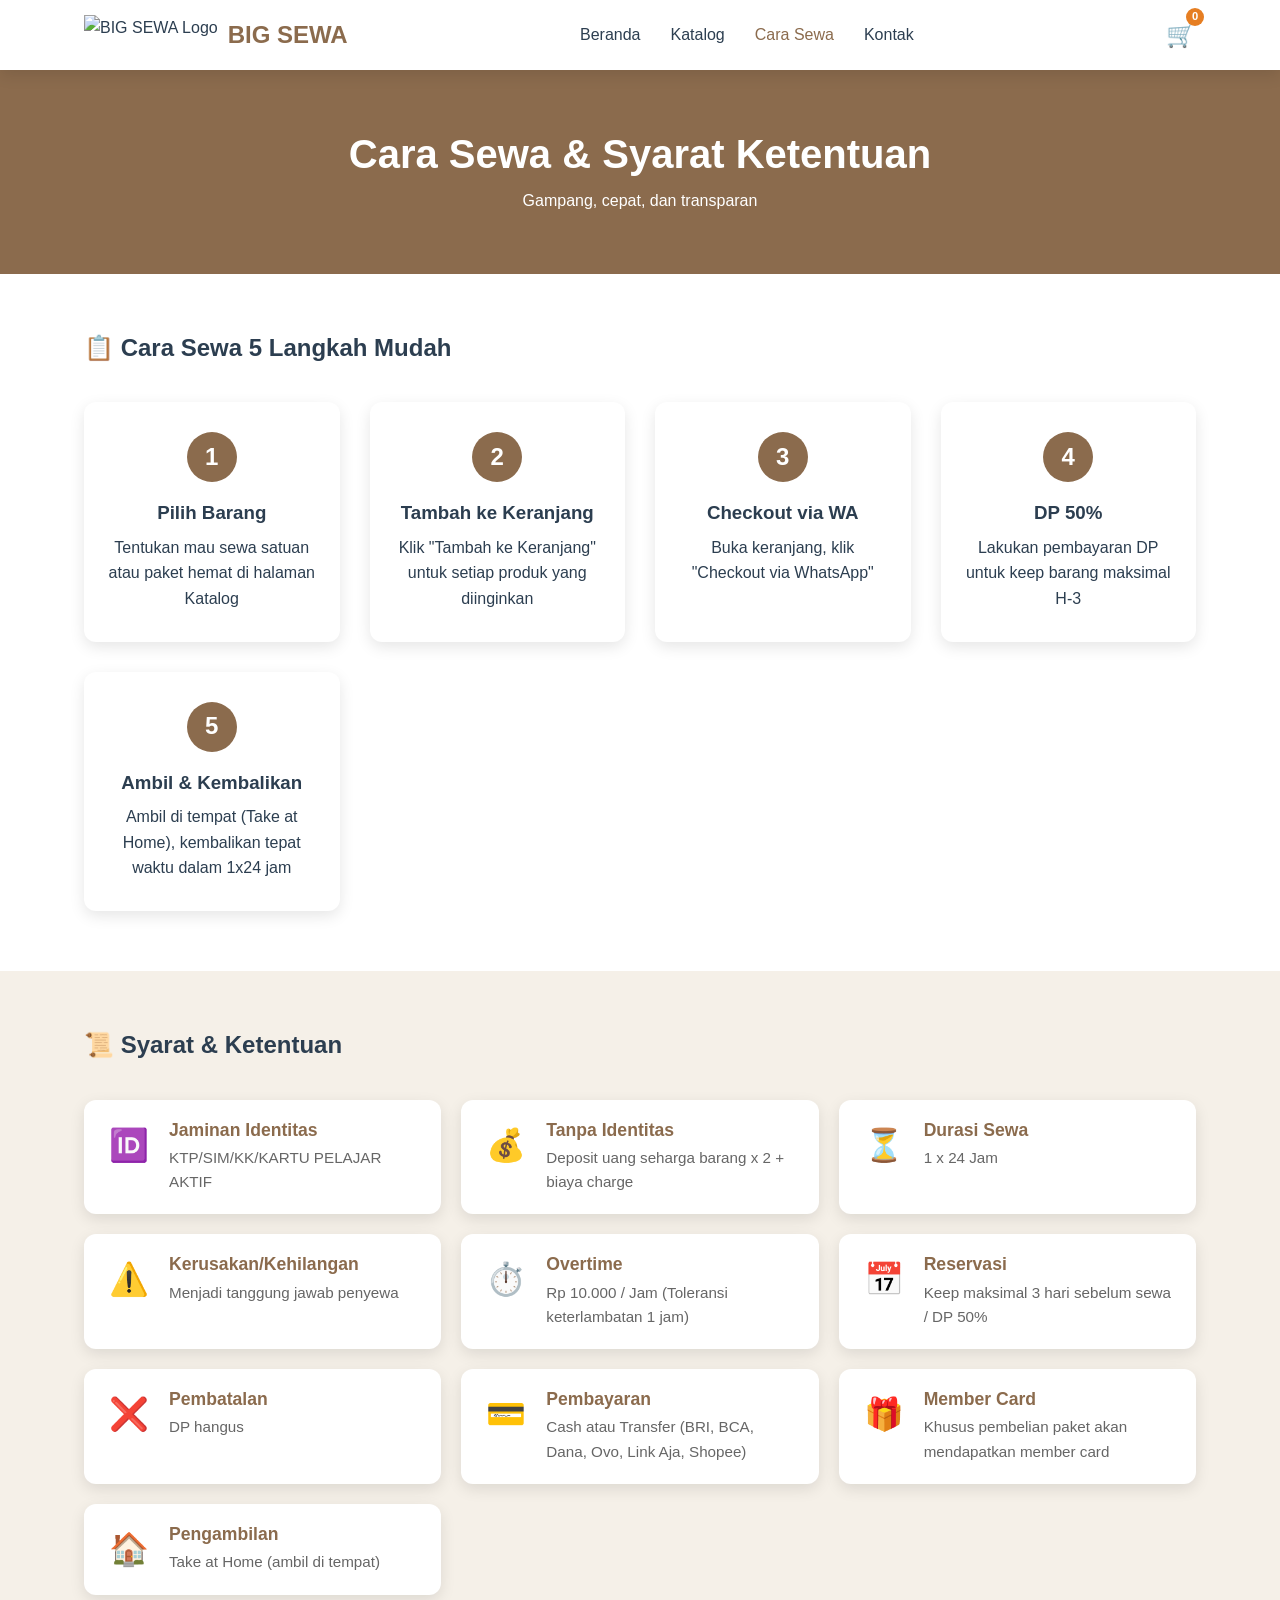
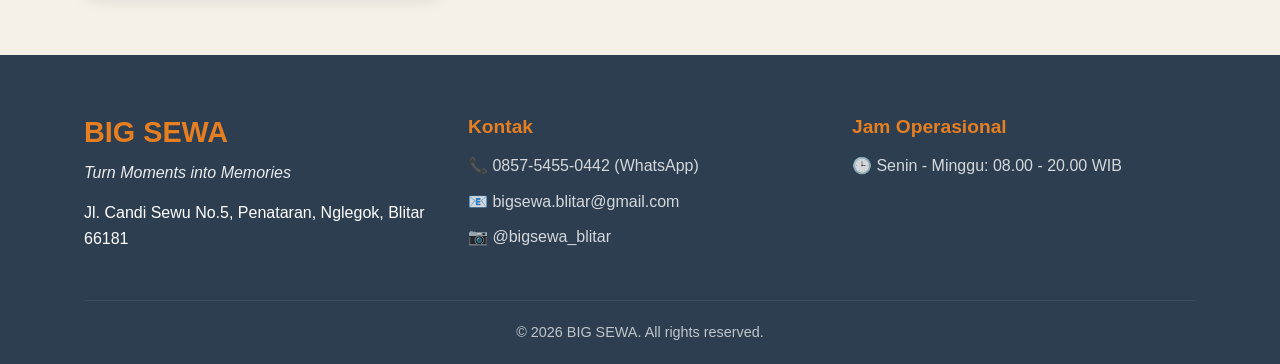
==== cara-sewa.html @ 3de10530 "Update semua perubahan: perbaikan maps, logo, footer, dan lainnya" ====
<!DOCTYPE html>
<html lang="id">
<head>
    <meta charset="UTF-8">
    <meta name="viewport" content="width=device-width, initial-scale=1.0">
    <title>Cara Sewa - BIG SEWA</title>
    <link rel="stylesheet" href="css/style.css">
</head>
<body>
    <!-- Navigation (SAMA PERSIS DENGAN KATALOG) -->
    <nav class="navbar">
        <div class="container">
            <div class="logo">
                <img src="images/logo-bigsewa.png" alt="BIG SEWA Logo">
                <span>BIG SEWA</span>
            </div>
            <ul class="nav-menu">
                <li><a href="index.html">Beranda</a></li>
                <li><a href="katalog.html">Katalog</a></li>
                <li><a href="cara-sewa.html" class="active">Cara Sewa</a></li>
                <li><a href="kontak.html">Kontak</a></li>
            </ul>
            <!-- Cart Icon (tetap ada) -->
            <div class="cart-icon" id="cartToggle">
                <span class="cart-count">0</span>
                🛒
            </div>
            <div class="hamburger">
                <span></span>
                <span></span>
                <span></span>
            </div>
        </div>
    </nav>

    <!-- Page Header -->
    <section class="page-header">
        <div class="container">
            <h1>Cara Sewa & Syarat Ketentuan</h1>
            <p>Gampang, cepat, dan transparan</p>
        </div>
    </section>

    <!-- Step by Step -->
    <section class="steps">
        <div class="container">
            <h2 class="section-title">📋 Cara Sewa 5 Langkah Mudah</h2>
            <div class="steps-grid">
                <div class="step-card">
                    <div class="step-number">1</div>
                    <h3>Pilih Barang</h3>
                    <p>Tentukan mau sewa satuan atau paket hemat di halaman Katalog</p>
                </div>
                <div class="step-card">
                    <div class="step-number">2</div>
                    <h3>Tambah ke Keranjang</h3>
                    <p>Klik "Tambah ke Keranjang" untuk setiap produk yang diinginkan</p>
                </div>
                <div class="step-card">
                    <div class="step-number">3</div>
                    <h3>Checkout via WA</h3>
                    <p>Buka keranjang, klik "Checkout via WhatsApp"</p>
                </div>
                <div class="step-card">
                    <div class="step-number">4</div>
                    <h3>DP 50%</h3>
                    <p>Lakukan pembayaran DP untuk keep barang maksimal H-3</p>
                </div>
                <div class="step-card">
                    <div class="step-number">5</div>
                    <h3>Ambil & Kembalikan</h3>
                    <p>Ambil di tempat (Take at Home), kembalikan tepat waktu dalam 1x24 jam</p>
                </div>
            </div>
        </div>
    </section>

    <!-- Syarat & Ketentuan -->
    <section class="terms">
        <div class="container">
            <h2 class="section-title">📜 Syarat & Ketentuan</h2>
            <div class="terms-grid">
                <div class="term-item">
                    <div class="term-icon">🆔</div>
                    <div class="term-text">
                        <h3>Jaminan Identitas</h3>
                        <p>KTP/SIM/KK/KARTU PELAJAR AKTIF</p>
                    </div>
                </div>
                <div class="term-item">
                    <div class="term-icon">💰</div>
                    <div class="term-text">
                        <h3>Tanpa Identitas</h3>
                        <p>Deposit uang seharga barang x 2 + biaya charge</p>
                    </div>
                </div>
                <div class="term-item">
                    <div class="term-icon">⏳</div>
                    <div class="term-text">
                        <h3>Durasi Sewa</h3>
                        <p>1 x 24 Jam</p>
                    </div>
                </div>
                <div class="term-item">
                    <div class="term-icon">⚠️</div>
                    <div class="term-text">
                        <h3>Kerusakan/Kehilangan</h3>
                        <p>Menjadi tanggung jawab penyewa</p>
                    </div>
                </div>
                <div class="term-item">
                    <div class="term-icon">⏱️</div>
                    <div class="term-text">
                        <h3>Overtime</h3>
                        <p>Rp 10.000 / Jam (Toleransi keterlambatan 1 jam)</p>
                    </div>
                </div>
                <div class="term-item">
                    <div class="term-icon">📅</div>
                    <div class="term-text">
                        <h3>Reservasi</h3>
                        <p>Keep maksimal 3 hari sebelum sewa / DP 50%</p>
                    </div>
                </div>
                <div class="term-item">
                    <div class="term-icon">❌</div>
                    <div class="term-text">
                        <h3>Pembatalan</h3>
                        <p>DP hangus</p>
                    </div>
                </div>
                <div class="term-item">
                    <div class="term-icon">💳</div>
                    <div class="term-text">
                        <h3>Pembayaran</h3>
                        <p>Cash atau Transfer (BRI, BCA, Dana, Ovo, Link Aja, Shopee)</p>
                    </div>
                </div>
                <div class="term-item">
                    <div class="term-icon">🎁</div>
                    <div class="term-text">
                        <h3>Member Card</h3>
                        <p>Khusus pembelian paket akan mendapatkan member card</p>
                    </div>
                </div>
                <div class="term-item">
                    <div class="term-icon">🏠</div>
                    <div class="term-text">
                        <h3>Pengambilan</h3>
                        <p>Take at Home (ambil di tempat)</p>
                    </div>
                </div>
            </div>
        </div>
    </section>

    <!-- SIDEBAR KERANJANG (CART SIDEBAR) - TETAP ADA -->
    <div class="cart-sidebar" id="cartSidebar">
        <div class="cart-header">
            <h3>Keranjang Sewa</h3>
            <button class="cart-close" id="cartClose">&times;</button>
        </div>
        <div class="cart-items" id="cartItems">
            <!-- Item keranjang akan diisi oleh JavaScript -->
            <div class="cart-empty">
                <p>Keranjang masih kosong</p>
                <p>Silakan pilih produk di halaman Katalog</p>
            </div>
        </div>
        <div class="cart-footer">
            <div class="cart-total">
                <span>Total:</span>
                <span class="total-price" id="cartTotal">Rp 0</span>
            </div>
            <button class="btn-checkout" id="checkoutBtn">Checkout via WhatsApp</button>
            <p class="cart-note">*Durasi sewa 1x24 jam</p>
        </div>
    </div>
    <div class="cart-overlay" id="cartOverlay"></div>

    <!-- Footer -->
    <footer class="footer">
        <div class="container">
            <div class="footer-grid">
                <div class="footer-info">
                    <h3>BIG SEWA</h3>
                    <p class="tagline">Turn Moments into Memories</p>
                    <p>Jl. Candi Sewu No.5, Penataran, Nglegok, Blitar 66181</p>
                </div>
                <div class="footer-contact">
                    <h4>Kontak</h4>
                    <p>📞 <a href="https://wa.me/6285754550442">0857-5455-0442 (WhatsApp)</a></p>
                    <p>📧 bigsewa.blitar@gmail.com</p>
                    <p>📷 @bigsewa_blitar</p>
                </div>
                <div class="footer-hours">
                    <h4>Jam Operasional</h4>
                    <p>🕒 Senin - Minggu: 08.00 - 20.00 WIB</p>
                </div>
            </div>
            <div class="footer-bottom">
                <p>&copy; 2026 BIG SEWA. All rights reserved.</p>
            </div>
        </div>
    </footer>

    <script src="js/script.js"></script>
</body>
</html>
---- css/style.css ----
/* ===== RESET & VARIABLES ===== */
:root {
    --primary: #8B6B4D;      /* Coklat earthy */
    --primary-light: #A8896B;
    --secondary: #4A7C59;    /* Hijau lumut */
    --accent: #E67E22;        /* Oranye senja */
    --bg-light: #F5F0E8;      /* Krem pasir */
    --text-dark: #2C3E50;
    --text-gray: #666;
    --white: #FFFFFF;
    --shadow: 0 5px 15px rgba(0,0,0,0.1);
    --border-radius: 12px;
}

* {
    margin: 0;
    padding: 0;
    box-sizing: border-box;
}

body {
    font-family: 'Poppins', sans-serif;
    color: var(--text-dark);
    line-height: 1.6;
    background-color: var(--white);
}

.container {
    width: 90%;
    max-width: 1200px;
    margin: 0 auto;
    padding: 0 20px;
}

/* ===== TYPOGRAPHY ===== */
h1, h2, h3, h4 {
    font-weight: 600;
    line-height: 1.2;
}

.section-header {
    text-align: center;
    margin-bottom: 40px;
}

.section-header h2 {
    font-size: 2rem;
    color: var(--primary);
    margin-bottom: 10px;
}

.section-header p {
    color: var(--text-gray);
    font-size: 1.1rem;
}

/* ===== NAVBAR ===== */
.navbar {
    background-color: var(--white);
    box-shadow: var(--shadow);
    position: sticky;
    top: 0;
    z-index: 1000;
    padding: 15px 0;
}

.navbar .container {
    display: flex;
    justify-content: space-between;
    align-items: center;
}

.logo {
    display: flex;
    align-items: center;
    gap: 10px;
}

.logo img {
    height: 40px;
}

.logo span {
    font-size: 1.5rem;
    font-weight: 700;
    color: var(--primary);
}

.nav-menu {
    display: flex;
    list-style: none;
    gap: 30px;
}

.nav-menu a {
    text-decoration: none;
    color: var(--text-dark);
    font-weight: 500;
    transition: color 0.3s;
}

.nav-menu a:hover,
.nav-menu a.active {
    color: var(--primary);
}

.hamburger {
    display: none;
    flex-direction: column;
    cursor: pointer;
}

.hamburger span {
    width: 25px;
    height: 3px;
    background-color: var(--text-dark);
    margin: 3px 0;
    transition: 0.3s;
}

/* ===== BUTTONS ===== */
.btn {
    display: inline-block;
    padding: 12px 30px;
    border-radius: 50px;
    text-decoration: none;
    font-weight: 600;
    transition: all 0.3s;
    cursor: pointer;
    border: none;
}

.btn-primary {
    background-color: var(--primary);
    color: var(--white);
}

.btn-primary:hover {
    background-color: var(--primary-light);
    transform: translateY(-2px);
}

.btn-secondary {
    background-color: transparent;
    color: var(--primary);
    border: 2px solid var(--primary);
}

.btn-secondary:hover {
    background-color: var(--primary);
    color: var(--white);
}

.btn-outline {
    background-color: transparent;
    color: var(--primary);
    border: 2px solid var(--primary);
}

/* ===== HERO SECTION ===== */
.hero {
    height: 80vh;
    background: linear-gradient(rgba(0,0,0,0.5), rgba(0,0,0,0.5)), url('../images/hero-bg.jpg');
    background-size: cover;
    background-position: center;
    display: flex;
    align-items: center;
    position: relative;
}

.hero-content {
    color: var(--white);
    max-width: 700px;
}

.hero-content h1 {
    font-size: 3rem;
    margin-bottom: 20px;
}

.hero-content h1 span {
    color: var(--accent);
}

.hero-content p {
    font-size: 1.2rem;
    margin-bottom: 30px;
    opacity: 0.9;
}

.hero-buttons {
    display: flex;
    gap: 15px;
    margin-bottom: 30px;
}

.brand-tagline {
    font-size: 1rem;
    font-style: italic;
    opacity: 0.8;
    border-left: 4px solid var(--accent);
    padding-left: 20px;
}

/* ===== ABOUT SECTION ===== */
.about {
    padding: 80px 0;
    background-color: var(--bg-light);
}

.about-content {
    max-width: 800px;
    margin: 0 auto 30px;
    text-align: center;
}

.about-content p {
    margin-bottom: 20px;
    font-size: 1.1rem;
}

.about-location {
    display: flex;
    align-items: center;
    justify-content: center;
    gap: 15px;
    background-color: var(--white);
    padding: 20px;
    border-radius: var(--border-radius);
    box-shadow: var(--shadow);
}

.location-icon img {
    width: 30px;
    height: 30px;
}

/* ===== FEATURED PRODUCTS ===== */
.featured {
    padding: 80px 0;
}

.featured-grid {
    display: grid;
    grid-template-columns: repeat(auto-fit, minmax(250px, 1fr));
    gap: 30px;
    margin-bottom: 40px;
}

.featured-card {
    background-color: var(--white);
    border-radius: var(--border-radius);
    overflow: hidden;
    box-shadow: var(--shadow);
    transition: transform 0.3s;
}

.featured-card:hover {
    transform: translateY(-5px);
}

.featured-card img {
    width: 100%;
    height: 200px;
    object-fit: cover;
}

.featured-card h3 {
    padding: 15px 15px 5px;
    font-size: 1.2rem;
}

.featured-card .price {
    padding: 0 15px 15px;
    color: var(--primary);
    font-weight: 700;
    font-size: 1.1rem;
}

.center-button {
    text-align: center;
}



/* ===== CATALOG PAGE ===== */
.page-header {
    background-color: var(--primary);
    color: var(--white);
    padding: 60px 0;
    text-align: center;
}

.page-header h1 {
    font-size: 2.5rem;
    margin-bottom: 10px;
}

.catalog-filter {
    padding: 30px 0 0;
}

.filter-buttons {
    display: flex;
    justify-content: center;
    gap: 15px;
    flex-wrap: wrap;
}

.filter-btn {
    padding: 10px 25px;
    border: 2px solid var(--primary);
    background: transparent;
    color: var(--primary);
    border-radius: 50px;
    cursor: pointer;
    font-weight: 600;
    transition: all 0.3s;
}

.filter-btn:hover,
.filter-btn.active {
    background-color: var(--primary);
    color: var(--white);
}

.catalog-section {
    padding: 50px 0;
}

.category-title {
    font-size: 1.8rem;
    margin-bottom: 30px;
    color: var(--primary);
    border-left: 5px solid var(--accent);
    padding-left: 20px;
}

.product-grid {
    display: grid;
    grid-template-columns: repeat(auto-fill, minmax(280px, 1fr));
    gap: 30px;
}

.product-card {
    background-color: var(--white);
    border-radius: var(--border-radius);
    overflow: hidden;
    box-shadow: var(--shadow);
    transition: transform 0.3s;
}

.product-card:hover {
    transform: translateY(-5px);
}

.product-card img {
    width: 100%;
    height: 200px;
    object-fit: cover;
}

.product-info {
    padding: 20px;
}

.product-info h3 {
    margin-bottom: 10px;
    font-size: 1.2rem;
}

.product-description {
    color: var(--text-gray);
    font-size: 0.9rem;
    margin-bottom: 10px;
}

.product-price {
    font-size: 1.3rem;
    font-weight: 700;
    color: var(--primary);
    margin-bottom: 5px;
}

.product-price span {
    font-size: 0.9rem;
    font-weight: normal;
    color: var(--text-gray);
}

.product-stock {
    color: var(--secondary);
    font-size: 0.9rem;
    margin-bottom: 15px;
}

.btn-rent {
    display: block;
    text-align: center;
    background-color: var(--secondary);
    color: var(--white);
    text-decoration: none;
    padding: 10px;
    border-radius: 8px;
    transition: background-color 0.3s;
}

.btn-rent:hover {
    background-color: #3d6349;
}

.promo-box {
    margin-top: 40px;
    background: linear-gradient(135deg, var(--accent), #F39C12);
    color: var(--white);
    padding: 30px;
    border-radius: var(--border-radius);
    text-align: center;
}

.promo-box h3 {
    font-size: 2rem;
    margin-bottom: 10px;
}

.promo-box p {
    font-size: 1.2rem;
}

/* ===== BUNDLING PAGE ===== */
.bundling-section {
    padding: 50px 0;
}

.bundling-title {
    font-size: 2rem;
    margin-bottom: 30px;
    color: var(--primary);
    text-align: center;
}

.bundling-grid {
    display: grid;
    grid-template-columns: repeat(auto-fill, minmax(320px, 1fr));
    gap: 30px;
}

.bundling-card {
    background-color: var(--white);
    border-radius: var(--border-radius);
    overflow: hidden;
    box-shadow: var(--shadow);
    transition: transform 0.3s;
    border: 1px solid #eee;
}

.bundling-card:hover {
    transform: translateY(-5px);
    box-shadow: 0 10px 25px rgba(0,0,0,0.15);
}

.bundling-card img {
    width: 100%;
    height: 200px;
    object-fit: cover;
}

.bundling-info {
    padding: 20px;
}

.bundling-info h3 {
    font-size: 1.5rem;
    color: var(--primary);
    margin-bottom: 10px;
}

.bundling-desc {
    color: var(--text-gray);
    margin-bottom: 15px;
    min-height: 50px;
}

.bundling-price {
    font-size: 1.8rem;
    font-weight: 700;
    color: var(--primary);
    margin-bottom: 5px;
}

.bundling-price span {
    font-size: 1rem;
    font-weight: normal;
    color: var(--text-gray);
}

.bundling-saving {
    color: var(--accent);
    font-weight: 600;
    margin-bottom: 15px;
}

.btn-bundling {
    display: block;
    text-align: center;
    background-color: var(--primary);
    color: var(--white);
    text-decoration: none;
    padding: 12px;
    border-radius: 8px;
    font-weight: 600;
    transition: background-color 0.3s;
}

.btn-bundling:hover {
    background-color: var(--primary-light);
}

.promo-lensa {
    padding: 30px 0 80px;
}

.promo-card {
    background: linear-gradient(135deg, var(--primary), #6B4F3A);
    color: var(--white);
    padding: 40px;
    border-radius: var(--border-radius);
    text-align: center;
    box-shadow: var(--shadow);
}

.promo-card h3 {
    font-size: 2rem;
    margin-bottom: 10px;
}

.promo-tag {
    font-size: 1.5rem;
    font-weight: 700;
    margin-bottom: 15px;
    color: var(--accent);
}

.promo-desc {
    font-size: 1.3rem;
    margin-bottom: 25px;
}

.btn-promo {
    display: inline-block;
    background-color: var(--white);
    color: var(--primary);
    text-decoration: none;
    padding: 15px 40px;
    border-radius: 50px;
    font-weight: 700;
    font-size: 1.1rem;
    transition: transform 0.3s;
}

.btn-promo:hover {
    transform: scale(1.05);
}

/* ===== CARA SEWA PAGE ===== */
.steps {
    padding: 60px 0;
}

.steps-grid {
    display: grid;
    grid-template-columns: repeat(auto-fit, minmax(200px, 1fr));
    gap: 30px;
    margin-top: 40px;
}

.step-card {
    text-align: center;
    padding: 30px 20px;
    background-color: var(--white);
    border-radius: var(--border-radius);
    box-shadow: var(--shadow);
    position: relative;
}

.step-number {
    width: 50px;
    height: 50px;
    background-color: var(--primary);
    color: var(--white);
    border-radius: 50%;
    display: flex;
    align-items: center;
    justify-content: center;
    font-size: 1.5rem;
    font-weight: 700;
    margin: 0 auto 20px;
}

.step-card h3 {
    margin-bottom: 10px;
}

.terms {
    padding: 60px 0;
    background-color: var(--bg-light);
}

.terms-grid {
    display: grid;
    grid-template-columns: repeat(auto-fit, minmax(300px, 1fr));
    gap: 20px;
    margin-top: 40px;
}

.term-item {
    display: flex;
    align-items: flex-start;
    gap: 15px;
    background-color: var(--white);
    padding: 20px;
    border-radius: var(--border-radius);
    box-shadow: var(--shadow);
}

.term-icon {
    font-size: 2rem;
    min-width: 50px;
    text-align: center;
}

.term-text h3 {
    font-size: 1.1rem;
    margin-bottom: 5px;
    color: var(--primary);
}

.term-text p {
    color: var(--text-gray);
    font-size: 0.95rem;
}

/* ===== KONTAK PAGE ===== */
.contact {
    padding: 60px 0;
}

.contact-grid {
    display: grid;
    grid-template-columns: repeat(auto-fit, minmax(250px, 1fr));
    gap: 30px;
    margin-top: 40px;
}

.contact-card {
    text-align: center;
    padding: 30px 20px;
    background-color: var(--white);
    border-radius: var(--border-radius);
    box-shadow: var(--shadow);
    transition: transform 0.3s;
}

.contact-card:hover {
    transform: translateY(-5px);
}

.contact-icon {
    font-size: 3rem;
    margin-bottom: 15px;
}

.contact-card h3 {
    margin-bottom: 10px;
    color: var(--primary);
}

.contact-card p {
    color: var(--text-gray);
}

.contact-card a {
    color: var(--primary);
    text-decoration: none;
    font-weight: 600;
}

.contact-card a:hover {
    text-decoration: underline;
}

.small {
    font-size: 0.9rem;
    color: var(--text-gray);
}

.map {
    padding: 0 0 60px;
}

.map-container {
    margin-top: 30px;
    height: 400px;
    border-radius: var(--border-radius);
    overflow: hidden;
    box-shadow: var(--shadow);
}

.map-container iframe {
    width: 100%;
    height: 100%;
    border: 0;
}

/* ===== FOOTER ===== */
.footer {
    background-color: #2C3E50;
    color: var(--white);
    padding: 60px 0 20px;
}

.footer-grid {
    display: grid;
    grid-template-columns: repeat(auto-fit, minmax(250px, 1fr));
    gap: 40px;
    margin-bottom: 40px;
}

.footer-info h3 {
    font-size: 1.8rem;
    margin-bottom: 10px;
    color: var(--accent);
}

.footer-info .tagline {
    font-style: italic;
    margin-bottom: 15px;
    opacity: 0.9;
}

.footer-contact h4,
.footer-hours h4 {
    font-size: 1.2rem;
    margin-bottom: 15px;
    color: var(--accent);
}

.footer-contact p,
.footer-hours p {
    margin-bottom: 10px;
    opacity: 0.8;
}

.footer-contact a {
    color: var(--white);
    text-decoration: none;
}

.footer-contact a:hover {
    text-decoration: underline;
}

.footer-bottom {
    text-align: center;
    padding-top: 20px;
    border-top: 1px solid rgba(255,255,255,0.1);
    opacity: 0.7;
    font-size: 0.9rem;
}

/* ===== RESPONSIVE DESIGN ===== */
@media (max-width: 768px) {
    .hamburger {
        display: flex;
    }
    
    .nav-menu {
        position: absolute;
        top: 70px;
        left: -100%;
        width: 100%;
        flex-direction: column;
        background-color: var(--white);
        padding: 30px 0;
        box-shadow: var(--shadow);
        transition: 0.3s;
        gap: 0;
    }
    
    .nav-menu.active {
        left: 0;
    }
    
    .nav-menu li {
        text-align: center;
        padding: 15px 0;
    }
    
    .hero-content h1 {
        font-size: 2.2rem;
    }
    
    .hero-buttons {
        flex-direction: column;
    }
    
    .filter-buttons {
        flex-direction: column;
        align-items: center;
    }
    
    .filter-btn {
        width: 200px;
    }
    
    .product-grid,
    .bundling-grid {
        grid-template-columns: 1fr;
    }
    
    .terms-grid {
        grid-template-columns: 1fr;
    }
    
    .step-card {
        margin-bottom: 20px;
    }
}


/* ===== CART ICON ===== */
.cart-icon {
    position: relative;
    cursor: pointer;
    font-size: 1.5rem;
    margin-left: 20px;
}

.cart-count {
    position: absolute;
    top: -8px;
    right: -8px;
    background-color: var(--accent);
    color: white;
    font-size: 0.7rem;
    font-weight: bold;
    width: 18px;
    height: 18px;
    border-radius: 50%;
    display: flex;
    align-items: center;
    justify-content: center;
}

/* ===== CART SIDEBAR ===== */
.cart-sidebar {
    position: fixed;
    top: 0;
    right: -400px;
    width: 380px;
    height: 100vh;
    background-color: white;
    box-shadow: -5px 0 15px rgba(0,0,0,0.1);
    z-index: 1001;
    transition: right 0.3s ease;
    display: flex;
    flex-direction: column;
}

.cart-sidebar.active {
    right: 0;
}

.cart-header {
    padding: 20px;
    border-bottom: 1px solid #eee;
    display: flex;
    justify-content: space-between;
    align-items: center;
}

.cart-header h3 {
    margin: 0;
    color: var(--primary);
}

.cart-close {
    background: none;
    border: none;
    font-size: 2rem;
    cursor: pointer;
    color: #999;
}

.cart-close:hover {
    color: #333;
}

.cart-items {
    flex: 1;
    overflow-y: auto;
    padding: 20px;
}

.cart-empty {
    text-align: center;
    color: #999;
    padding: 40px 0;
}

.cart-item {
    display: flex;
    justify-content: space-between;
    align-items: center;
    padding: 15px 0;
    border-bottom: 1px solid #eee;
}

.cart-item-info {
    flex: 1;
}

.cart-item-name {
    font-weight: 600;
    color: var(--primary);
}

.cart-item-desc {
    font-size: 0.8rem;
    color: #999;
    margin: 3px 0;
}

.cart-item-price {
    font-size: 0.9rem;
    color: var(--accent);
}

.cart-item-actions {
    display: flex;
    align-items: center;
    gap: 5px;
}

.cart-item-qty {
    width: 30px;
    height: 30px;
    border: 1px solid #ddd;
    background: white;
    border-radius: 4px;
    cursor: pointer;
    font-weight: bold;
}

.cart-item-qty:hover {
    background: #f5f5f5;
}

.cart-item-qty-value {
    min-width: 30px;
    text-align: center;
}

.cart-item-remove {
    width: 30px;
    height: 30px;
    border: none;
    background: none;
    font-size: 1.2rem;
    color: #ff4444;
    cursor: pointer;
}

.cart-footer {
    padding: 20px;
    border-top: 1px solid #eee;
    background: #f9f9f9;
}

.cart-total {
    display: flex;
    justify-content: space-between;
    font-weight: bold;
    font-size: 1.2rem;
    margin-bottom: 15px;
}

.total-price {
    color: var(--primary);
}

.btn-checkout {
    width: 100%;
    padding: 15px;
    background-color: #25D366;
    color: white;
    border: none;
    border-radius: 8px;
    font-weight: bold;
    font-size: 1rem;
    cursor: pointer;
    transition: background-color 0.3s;
}

.btn-checkout:hover {
    background-color: #128C7E;
}

.cart-note {
    font-size: 0.8rem;
    color: #999;
    text-align: center;
    margin-top: 10px;
}

.cart-overlay {
    position: fixed;
    top: 0;
    left: 0;
    width: 100%;
    height: 100%;
    background-color: rgba(0,0,0,0.5);
    z-index: 1000;
    display: none;
}

.cart-overlay.active {
    display: block;
}

/* ===== TOMBOL ADD TO CART ===== */
.btn-add-to-cart {
    width: 100%;
    padding: 10px;
    background-color: var(--secondary);
    color: white;
    border: none;
    border-radius: 8px;
    font-weight: 600;
    cursor: pointer;
    transition: background-color 0.3s;
    margin-top: 10px;
}

.btn-add-to-cart:hover {
    background-color: #3d6349;
}

.product-saving {
    color: var(--accent);
    font-size: 0.9rem;
    font-weight: 600;
    margin-bottom: 5px;
}

/* ===== PROMO BOX ===== */
.promo-box {
    margin: 40px 0;
    background: linear-gradient(135deg, var(--accent), #F39C12);
    color: white;
    padding: 30px;
    border-radius: var(--border-radius);
    text-align: center;
    animation: none;
}

.promo-box h3 {
    font-size: 1.8rem;
    margin-bottom: 10px;
}

.promo-box p {
    font-size: 1.2rem;
    margin-bottom: 5px;
}

.promo-small {
    font-size: 0.9rem;
    opacity: 0.9;
}

@keyframes pulse {
    0% { transform: scale(1); }
    50% { transform: scale(1.02); }
    100% { transform: scale(1); }
}

/* ===== RESPONSIVE CART ===== */
@media (max-width: 480px) {
    .cart-sidebar {
        width: 100%;
        right: -100%;
    }
    
    .cart-item {
        flex-direction: column;
        align-items: flex-start;
        gap: 10px;
    }
    
    .cart-item-actions {
        width: 100%;
        justify-content: flex-end;
    }
}
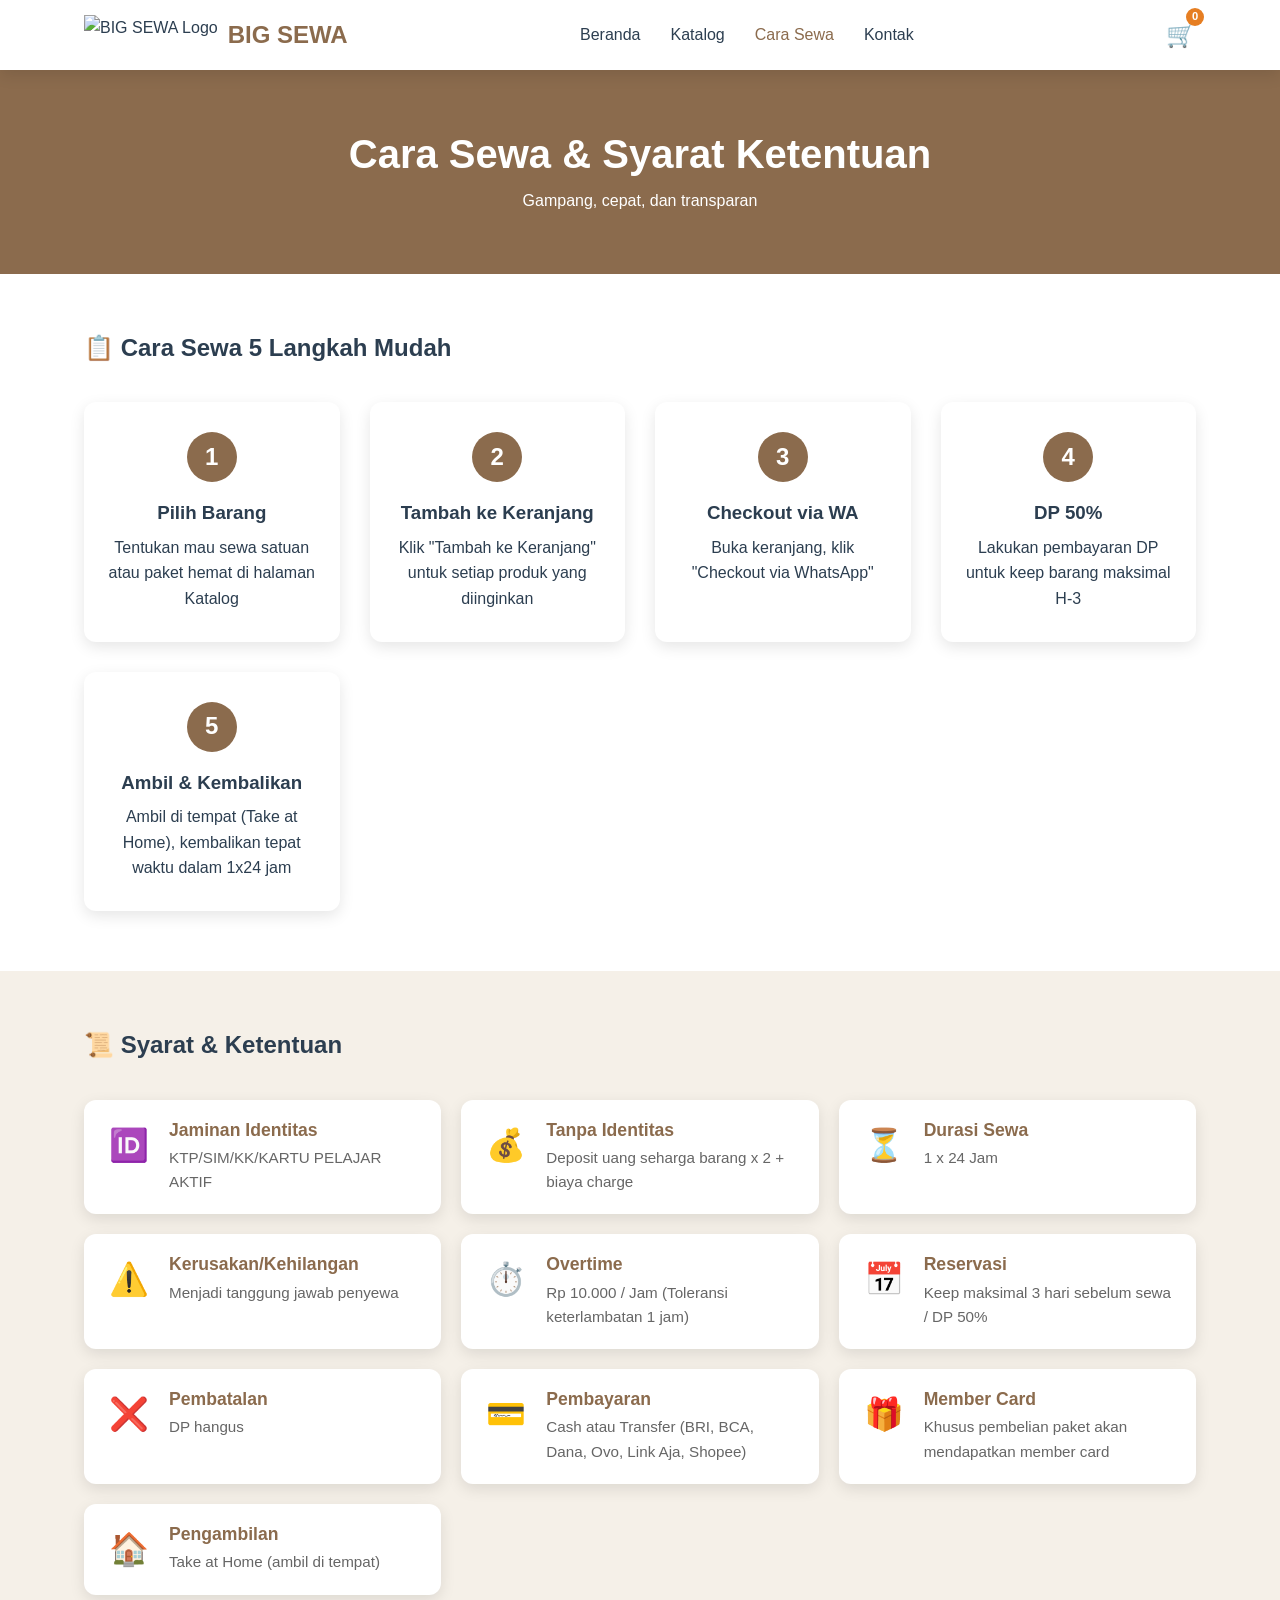
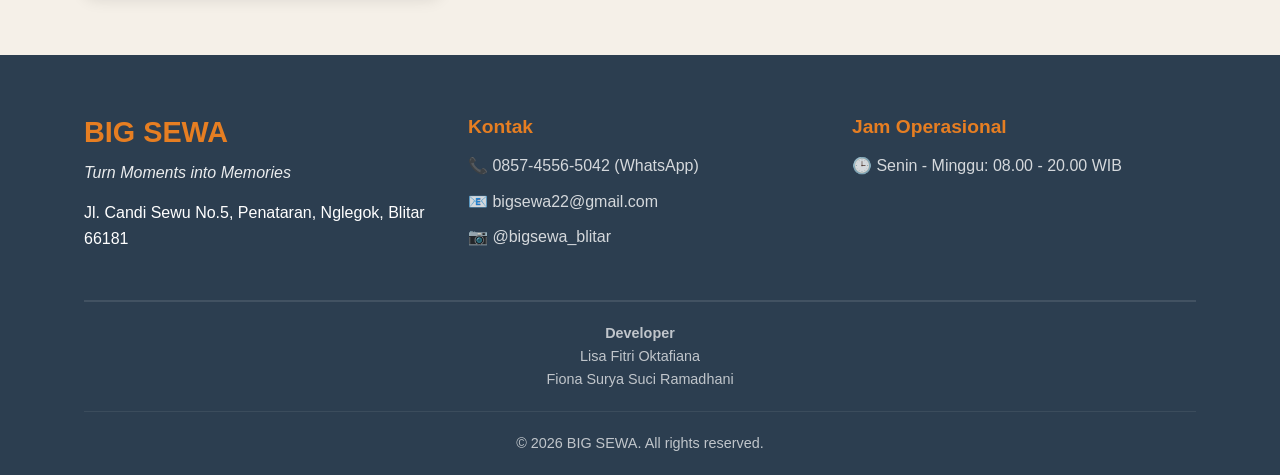
==== commit efc41325: "First commit - BIG SEWA website" ====
--- a/cara-sewa.html
+++ b/cara-sewa.html
@@ -179,30 +179,43 @@
     <div class="cart-overlay" id="cartOverlay"></div>
 
     <!-- Footer -->
-    <footer class="footer">
-        <div class="container">
-            <div class="footer-grid">
-                <div class="footer-info">
-                    <h3>BIG SEWA</h3>
-                    <p class="tagline">Turn Moments into Memories</p>
-                    <p>Jl. Candi Sewu No.5, Penataran, Nglegok, Blitar 66181</p>
-                </div>
-                <div class="footer-contact">
-                    <h4>Kontak</h4>
-                    <p>📞 <a href="https://wa.me/6285754550442">0857-5455-0442 (WhatsApp)</a></p>
-                    <p>📧 bigsewa.blitar@gmail.com</p>
-                    <p>📷 @bigsewa_blitar</p>
-                </div>
-                <div class="footer-hours">
-                    <h4>Jam Operasional</h4>
-                    <p>🕒 Senin - Minggu: 08.00 - 20.00 WIB</p>
-                </div>
-            </div>
-            <div class="footer-bottom">
-                <p>&copy; 2026 BIG SEWA. All rights reserved.</p>
-            </div>
-        </div>
-    </footer>
+<footer class="footer">
+    <div class="container">
+        <div class="footer-grid">
+            <div class="footer-info">
+                <h3>BIG SEWA</h3>
+                <p class="tagline">Turn Moments into Memories</p>
+                <p>Jl. Candi Sewu No.5, Penataran, Nglegok, Blitar 66181</p>
+            </div>
+            <div class="footer-contact">
+                <h4>Kontak</h4>
+                <p>📞 <a href="https://wa.me/6285745565042"> 0857-4556-5042 (WhatsApp)</a></p>
+                <p>📧 bigsewa22@gmail.com</p>
+                <p>📷 @bigsewa_blitar</p>
+            </div>
+            <div class="footer-hours">
+                <h4>Jam Operasional</h4>
+                <p>🕒 Senin - Minggu: 08.00 - 20.00 WIB</p>
+            </div>
+        </div>
+
+        <!-- Garis Pembatas & Developer -->
+        <hr style="border: 1px solid rgba(255,255,255,0.1); margin: 30px 0 20px;">
+
+        <div class="footer-developer">
+            <p style="text-align: center; opacity: 0.7; font-size: 0.9rem; line-height: 1.6; margin-bottom: 20px;">
+                <strong>Developer</strong><br>
+                Lisa Fitri Oktafiana<br>
+                Fiona Surya Suci Ramadhani
+            </p>
+        </div>
+
+        <!-- Copyright -->
+        <div class="footer-bottom">
+            <p>&copy; 2026 BIG SEWA. All rights reserved.</p>
+        </div>
+    </div> <!-- Penutup container -->
+</footer>
 
     <script src="js/script.js"></script>
 </body>
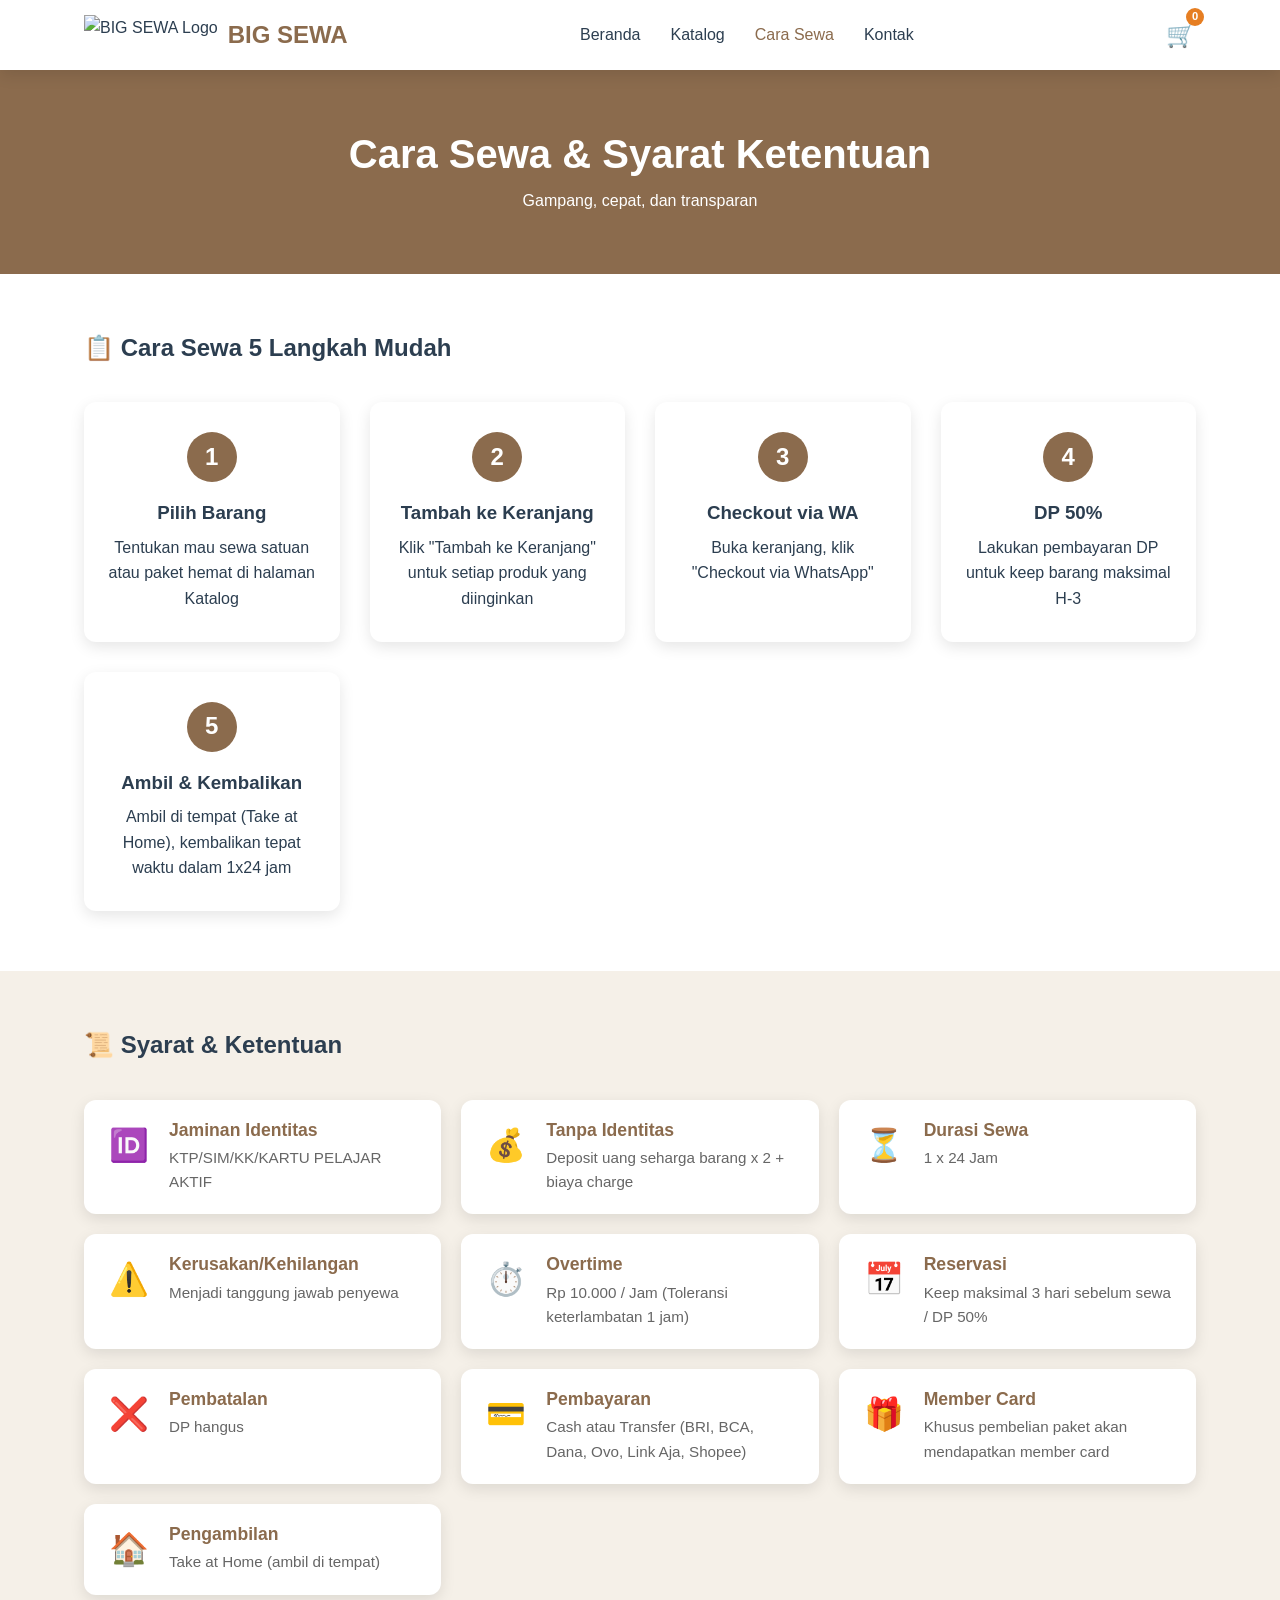
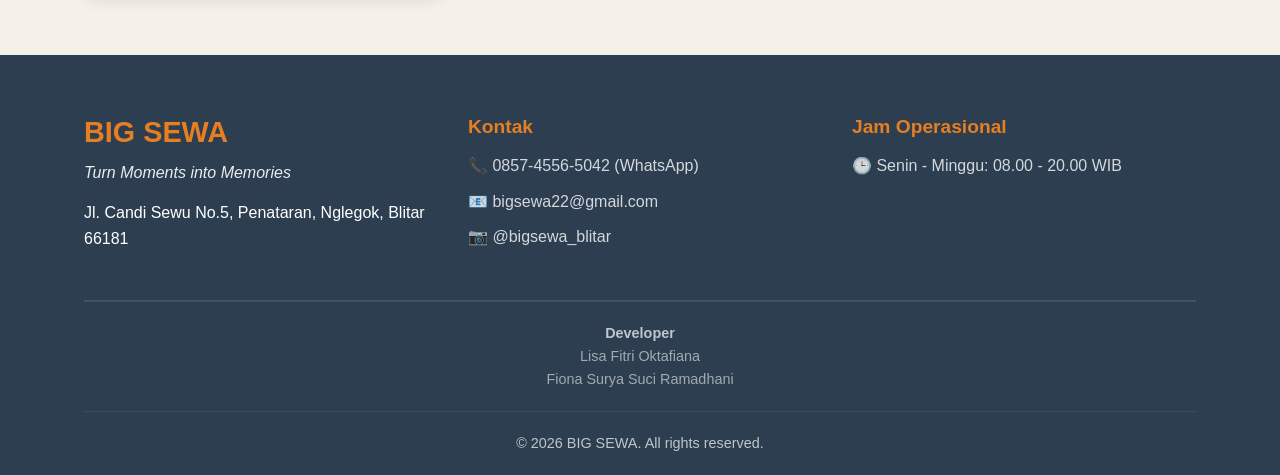
==== commit 421c042f: "Update footer dengan link portofolio developer" ====
--- a/cara-sewa.html
+++ b/cara-sewa.html
@@ -200,22 +200,30 @@
         </div>
 
         <!-- Garis Pembatas & Developer -->
-        <hr style="border: 1px solid rgba(255,255,255,0.1); margin: 30px 0 20px;">
-
-        <div class="footer-developer">
-            <p style="text-align: center; opacity: 0.7; font-size: 0.9rem; line-height: 1.6; margin-bottom: 20px;">
-                <strong>Developer</strong><br>
-                Lisa Fitri Oktafiana<br>
-                Fiona Surya Suci Ramadhani
-            </p>
-        </div>
-
-        <!-- Copyright -->
-        <div class="footer-bottom">
-            <p>&copy; 2026 BIG SEWA. All rights reserved.</p>
-        </div>
-    </div> <!-- Penutup container -->
-</footer>
+<hr style="border: 1px solid rgba(255,255,255,0.1); margin: 30px 0 20px;">
+
+<div class="footer-developer">
+    <p style="text-align: center; opacity: 0.7; font-size: 0.9rem; line-height: 1.6; margin-bottom: 20px;">
+        <strong>Developer</strong><br>
+        <a href="https://lisafitrioktafiana.github.io/portofilio-lisafitri/" target="_blank" 
+           style="color: rgba(255,255,255,0.8); text-decoration: none; transition: all 0.3s ease;"
+           onmouseover="this.style.color='#E67E22'; this.style.textDecoration='underline';"
+           onmouseout="this.style.color='rgba(255,255,255,0.8)'; this.style.textDecoration='none';">
+            Lisa Fitri Oktafiana
+        </a><br>
+        <a href="https://fionasurya.github.io/fiona-TKJ-1/" target="_blank"
+           style="color: rgba(255,255,255,0.8); text-decoration: none; transition: all 0.3s ease;"
+           onmouseover="this.style.color='#E67E22'; this.style.textDecoration='underline';"
+           onmouseout="this.style.color='rgba(255,255,255,0.8)'; this.style.textDecoration='none';">
+            Fiona Surya Suci Ramadhani
+        </a>
+    </p>
+</div>
+
+<!-- Copyright -->
+<div class="footer-bottom">
+    <p>&copy; 2026 BIG SEWA. All rights reserved.</p>
+</div>
 
     <script src="js/script.js"></script>
 </body>
